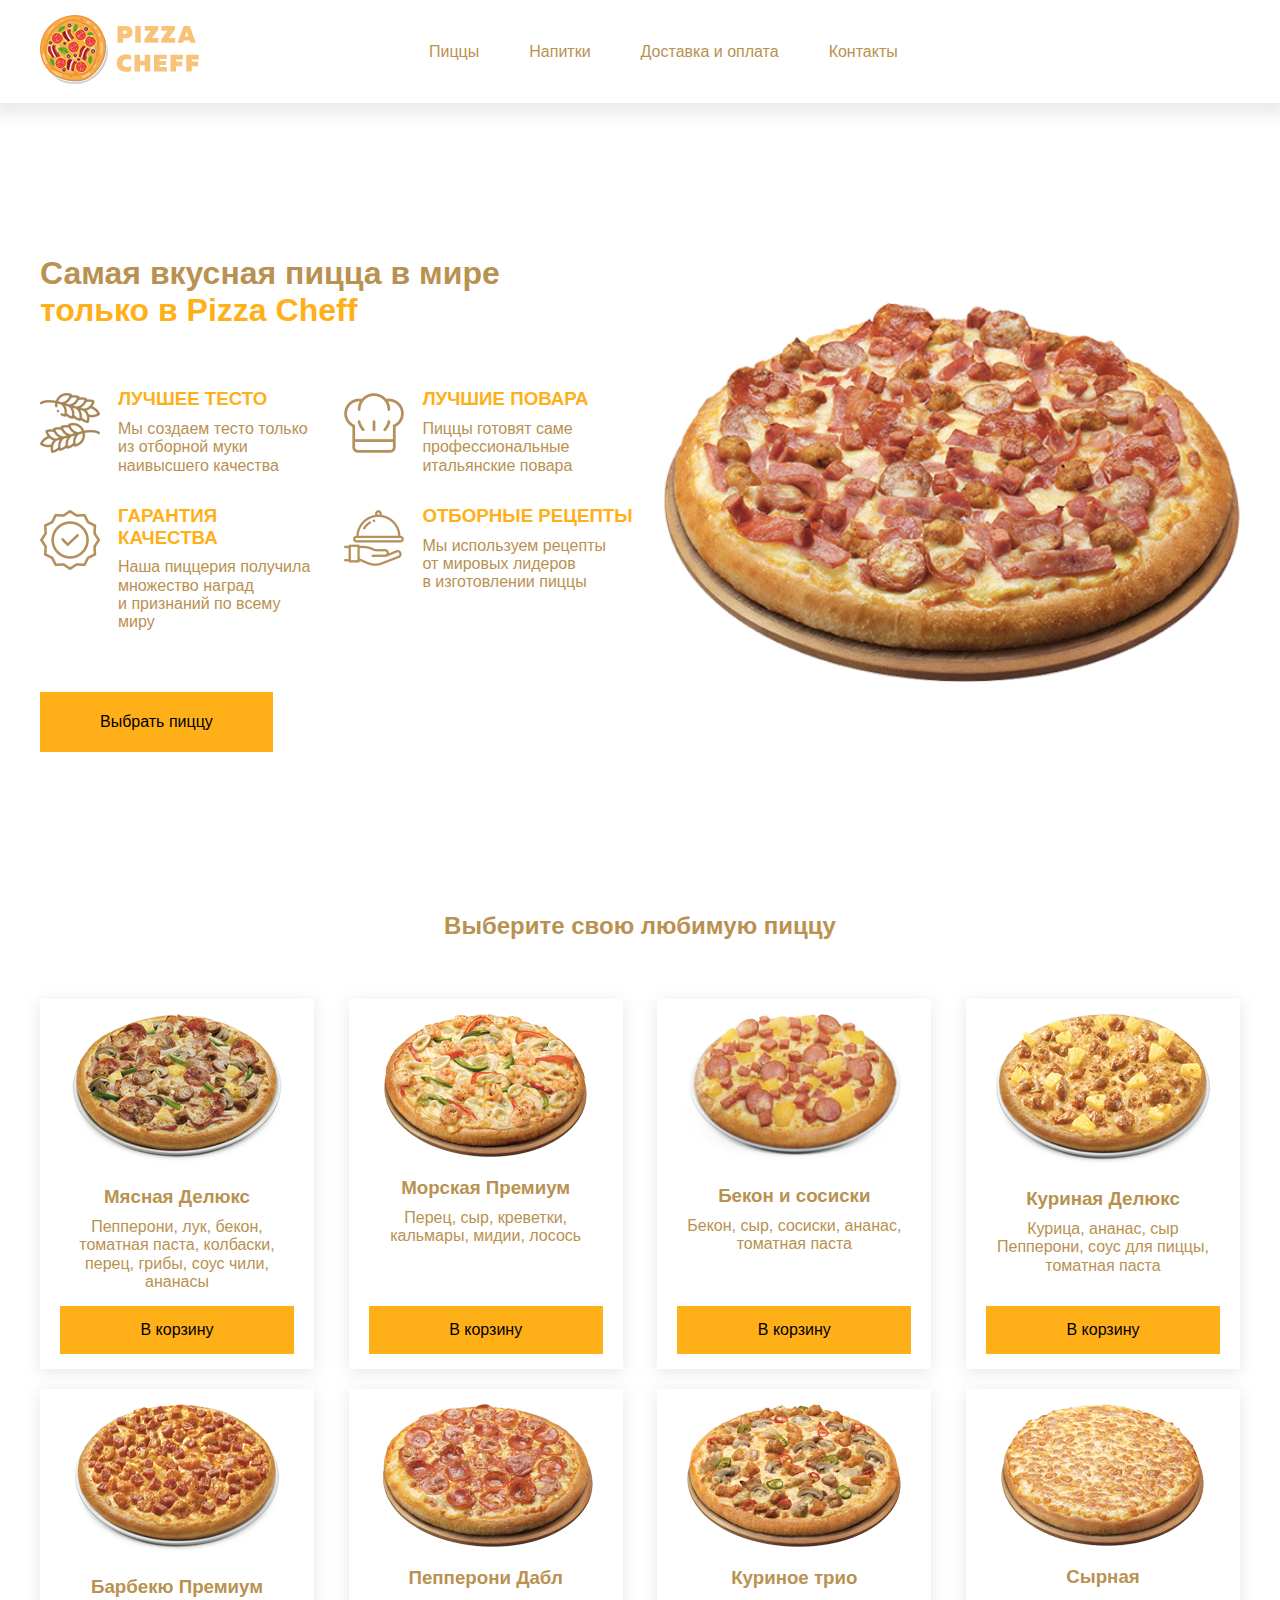
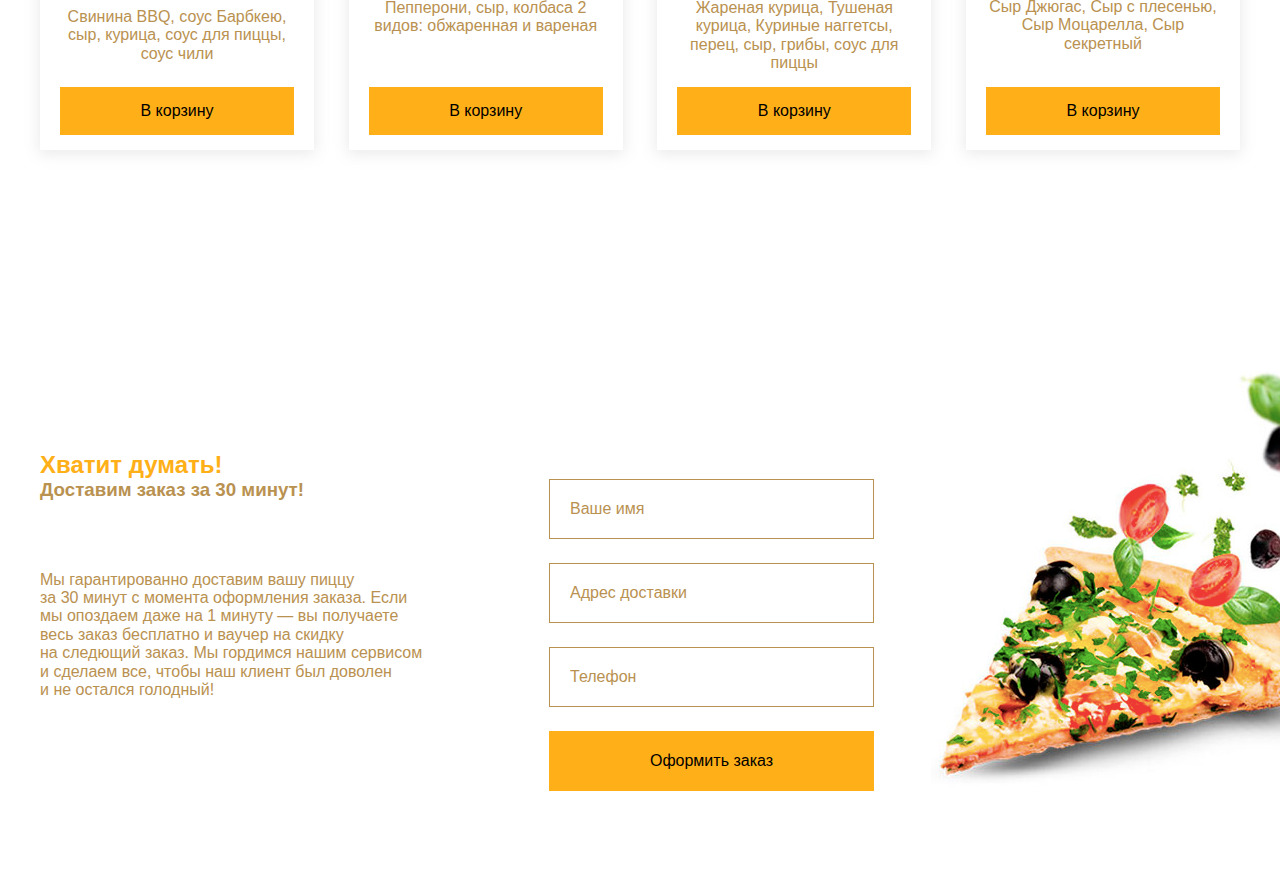
==== index.html @ cb3048ba "add layout" ====
<!DOCTYPE html>
<html lang="ru">

<head>
    <meta charset="UTF-8">
    <meta name="viewport" content="width=device-width, initial-scale=1.0">
    <title>PIZZA CHEFF</title>
    <link rel="stylesheet" href="css/normalize.css">
    <link rel="stylesheet" href="css/style.css">
</head>

<body>
    <header class="header">
        <div class="header__container container">
            <a href="#" class="header__logo">
                <img src="img/logo.png" alt="Логотип">
            </a>
            <nav class="nav">
                <ul class="nav__list">
                    <li class="nav__item">
                        <a href="##" class="nav__link">Пиццы</a></li>
                    <li class="nav__item">
                        <a href="##" class="nav__link">Напитки</a></li>
                    <li class="nav__item">
                        <a href="##" class="nav__link">Доставка и оплата</a></li>
                    <li class="nav__item">
                        <a href="##" class="nav__link">Контакты</a></li>
                </ul>
            </nav>
        </div>
    </header>
    <main class="main">
        <section class="hero container">
            <div class="hero__content">
               <h1 class="hero__title">
                    Самая вкусная пицца в мире</br>
                    <span>только в Pizza Cheff</span>
                </h1>
                <ul class="hero__list">
                    <li class="hero__item advantage dough">
                        <h3 class="advantage__title">ЛУЧШЕЕ ТЕСТО</h3>
                        <p class="advantage__description">Мы&nbsp;создаем тесто только из&nbsp;отборной муки наивысшего качества</p>
                    </li>
                    <li class="hero__item advantage cook">
                        <h3 class="advantage__title">ЛУЧШИЕ ПОВАРА</h3>
                        <p class="advantage__description">Пиццы готовят саме профессиональные итальянские повара</p>
                    </li>
                    <li class="hero__item advantage quality">
                        <h3 class="advantage__title">ГАРАНТИЯ КАЧЕСТВА</h3>
                        <p class="advantage__description">Наша пиццерия получила множество наград и&nbsp;признаний по&nbsp;всему миру</p>
                    </li>
                    <li class="hero__item advantage recipe">
                        <h3 class="advantage__title">ОТБОРНЫЕ РЕЦЕПТЫ</h3>
                        <p class="advantage__description">Мы&nbsp;используем рецепты от&nbsp;мировых лидеров в&nbsp;изготовлении пиццы</p>
                    </li>
                </ul>
                <button class="hero__button btn">Выбрать пиццу</button> 
            </div>
            <div class="hero__back"></div>
        </section>
        <section class="pizza container">
            <h2 class="pizza__title">Выберите свою любимую пиццу</h2>
            <ul class="pizza__list">
                <li class="pizza__item">
                    <img src="img/pizza/meat-deluxe.png" alt="Фото пиццы Мясная Делюкс" class="pizza__image">
                    <h3 class="pizza__name">Мясная Делюкс</h3>
                    <p class="pizza__compound">Пепперони, лук, бекон, томатная паста, колбаски, перец, грибы, соус чили, ананасы</p>
                    <button class="pizza__button btn">В&nbsp;корзину</button>
                </li>
                <li class="pizza__item">
                    <img src="img/pizza/marine-premium.png" alt="Фото пиццы Морская Премиум" class="pizza__image">
                    <h3 class="pizza__name">Морская Премиум</h3>
                    <p class="pizza__compound">Перец, сыр, креветки, кальмары, мидии, лосось</p>
                    <button class="pizza__button btn">В&nbsp;корзину</button>
                </li>
                <li class="pizza__item">
                    <img src="img/pizza/bacon-sausages.png" alt="Фото пиццы Бекон и сосиски" class="pizza__image">
                    <h3 class="pizza__name">Бекон и сосиски</h3>
                    <p class="pizza__compound">Бекон, сыр, сосиски, ананас, томатная паста</p>
                    <button class="pizza__button btn">В&nbsp;корзину</button>
                </li>
                <li class="pizza__item">
                    <img src="img/pizza/chicken-deluxe.png" alt="Фото пиццы Куриная Делюкс" class="pizza__image">
                    <h3 class="pizza__name">Куриная Делюкс</h3>
                    <p class="pizza__compound">Курица, ананас, сыр Пепперони, соус для пиццы, томатная паста</p>
                    <button class="pizza__button btn">В&nbsp;корзину</button>
                </li>
                <li class="pizza__item">
                    <img src="img/pizza/BBQ-premium.png" alt="Фото пиццы Барбекю Премиум" class="pizza__image">
                    <h3 class="pizza__name">Барбекю Премиум</h3>
                    <p class="pizza__compound">Свинина BBQ, соус Барбкею, сыр, курица, соус для пиццы, соус чили</p>
                    <button class="pizza__button btn">В&nbsp;корзину</button>
                </li>
                <li class="pizza__item">
                    <img src="img/pizza/pepperoni-double.png" alt="Фото пиццы Пепперони Дабл" class="pizza__image">
                    <h3 class="pizza__name">Пепперони Дабл</h3>
                    <p class="pizza__compound">Пепперони, сыр, колбаса 2 видов: обжаренная и вареная</p>
                    <button class="pizza__button btn btn">В&nbsp;корзину</button>
                </li>
                <li class="pizza__item">
                    <img src="img/pizza/chicken-trio.png" alt="Фото пиццы Куриное трио" class="pizza__image">
                    <h3 class="pizza__name">Куриное трио</h3>
                    <p class="pizza__compound">Жареная курица, Тушеная курица, Куриные наггетсы, перец, сыр, грибы, соус для пиццы</p>
                    <button class="pizza__button btn">В&nbsp;корзину</button>
                </li>
                <li class="pizza__item">
                    <img src="img/pizza/cheese.png" alt="Фото пиццы Сырная" class="pizza__image">
                    <h3 class="pizza__name">Сырная</h3>
                    <p class="pizza__compound">Сыр Джюгас, Сыр с&nbsp;плесенью, Сыр Моцарелла, Сыр секретный</p>
                    <button class="pizza__button btn">В&nbsp;корзину</button>
                </li>
            </ul>
        </section>
        <section class="call">
            <div class="call__container container">
              <h2 class="call__title">Хватит думать!</h2>
            <div class="call__content">
                <div class="call__text">
                <h3 class="call__subtitle">
                    Доставим заказ за 30 минут!
                </h3>
                <p class="call__description">Мы&nbsp;гарантированно доставим вашу пиццу за&nbsp;30&nbsp;минут с&nbsp;момента оформления заказа. Если мы&nbsp;опоздаем даже на&nbsp;1&nbsp;минуту&nbsp;&mdash; вы&nbsp;получаете весь заказ бесплатно и&nbsp;ваучер на&nbsp;скидку на&nbsp;следющий заказ. Мы&nbsp;гордимся нашим сервисом и&nbsp;сделаем все, чтобы наш клиент был доволен и&nbsp;не&nbsp;остался голодный!</p>
            </div>
            <form action="" class="call__form form">
                <input type="text" class="form__input" name="name" placeholder="Ваше имя">
                <input type="text" class="form__input" name="adress" placeholder="Адрес доставки">
                <input type="text" class="form__input" name="phone" placeholder="Телефон">
                <button class="form__button btn">Оформить заказ</button>
            </form>  
            </div>
            
        </div>
            
        </section>
    </main>
</body>

</html>
---- css/style.css ----
/* GLOBAL  */
:root {
    --color-main: #b99150;
    --color-orange: #ffaf18;
    ;
}


@font-face {
    font-family: 'Open Sans';
    font-style: normal;
    font-weight: 400;
    src: url('../fonts/open-sans-v26-latin_cyrillic-regular.eot');
    /* IE9 Compat Modes */
    src: local(''), url('../fonts/open-sans-v26-latin_cyrillic-regular.eot?#iefix') format('embedded-opentype'),
        /* IE6-IE8 */
        url('../fonts/open-sans-v26-latin_cyrillic-regular.woff2') format('woff2'),
        /* Super Modern Browsers */
        url('../fonts/open-sans-v26-latin_cyrillic-regular.woff') format('woff'),
        /* Modern Browsers */
        url('../fonts/open-sans-v26-latin_cyrillic-regular.ttf') format('truetype'),
        /* Safari, Android, iOS */
        url('../fonts/open-sans-v26-latin_cyrillic-regular.svg#OpenSans') format('svg');
    /* Legacy iOS */
}


body {
    font-family: 'Open Sans', sans-serif;
    color: var(--color-main);
}

*,
::before,
::after {
    box-sizing: border-box;
}

img {
    max-width: 100%;
}

a {
    color: inherit;
    text-decoration: none;
    outline: none;
}

button {
    padding: 0;
    margin: 0;
    background: none;
    border: none;
    outline: none;
    cursor: pointer;
    color: inherit;
}

ul {
    margin: 0;
    padding: 0;
    list-style: none;
}

input {
    padding: 0;
    margin: 0;
    outline: none;
    color: inherit;
    background: none;
    cursor: pointer;
}

.h1, h2, h3, p {
    padding: 0;
    margin: 0;
}

.container {
    max-width: 1230px;
    margin: 0 auto;
    padding: 0 15px;
}

.btn {
    text-align: center;
    color: black;
    background-color: var(--color-orange);
}


/* header */
.header {
    min-height: 100px;
    box-shadow: 0 3px 15px 8px rgba(152, 152, 152, 0.2);
}


.header__container {
    display: flex;
    padding-top: 15px;
    padding-bottom: 15px;
    align-items: center;
}

.header__logo {
    margin-right: 230px;
}

.nav__list {
    display: flex;
}

.nav__item:not(:last-child) {
    margin-right: 50px;
}


/* hero */
.hero {
    display: flex;
    gap: 20px;
    padding-top: 130px;
    padding-bottom: 80px;
}

.hero__container {
    flex: 0 0 50%;
}

.hero__back {
    flex: 0 1 50%;
    background-image: url('../img/hero/pizza.png');
    background-repeat: no-repeat;
    background-position: right center;
    background-size: contain;
}

.hero__title {
    margin-bottom: 60px;
}

.hero__title span {
    color: var(--color-orange);
}

.hero__list {
    display: grid;
    margin-bottom: 60px;
    grid-template-columns: repeat(2, minmax(auto, 300px));
    gap: 30px;
}

.hero__item {
    padding-left: 78px;
    background-repeat: no-repeat;
    background-position: left 5px;
}

.advantage__title {
    margin-bottom: 10px;
    color: var(--color-orange);
}

.dough {
    background-image: url('../img/hero/dough.png');
}

.cook {
    background-image: url('../img/hero/cook.png');
}

.quality {
    background-image: url('../img/hero/quality.png');
}

.recipe {
    background-image: url('../img/hero/recipe.png');
}

.hero__button {
    max-width: 250px;
    min-height: 60px;
    padding-left: 60px;
    padding-right: 60px;
}

/* pizza */

.pizza {
    padding-top: 80px;
    padding-bottom: 118px;
}

.pizza__title {
    margin-bottom: 60px;
    text-align: center;
}

.pizza__list {
    display: flex;
    flex-wrap: wrap;
    justify-content: space-between;
    column-gap: 24px;
    row-gap: 20px;
}

.pizza__item {
    display: flex;
    max-width: 274px;
    min-height: 354px;
    padding: 15px 20px;
    flex-direction: column;
    align-items: center;
    box-shadow: 0px 3px 14px 1px rgba(152, 152, 152, 0.2);
}

.pizza__image {
    margin-bottom: 20px;
}

.pizza__name {
    margin-bottom: 10px;
}

.pizza__compound {
    margin-bottom: 15px;
}

.pizza__name,
.pizza__compound {
    text-align: center;
}

.pizza__button {
    width: 100%;
    min-height: 48px;
    margin-top: auto;
}

/* call */

.call {
    padding-top: 183px;
    padding-bottom: 104px;
    overflow: hidden;
}

.call__container {
position: relative;    
}

.call__container::after {
    position: absolute;
    content: '';
    right: -7%;
    top: -80px;
    width: 410px;
    height: 454px;
    background-image: url('../img/call/pizza.png');
    background-size: cover;
    background-repeat: no-repeat;
    z-index: -1;
}

.call__text {
    max-width: 384px;
}

.call__title {
    color: var(--color-orange);
}

.call__content {
    display: flex;
    gap: 125px;
}

.call__subtitle {
    margin-bottom: 70px;
}

.form {
    display: flex;   
     max-width: 325px;
    flex-direction: column;
    flex-grow: 1;
    gap: 24px;
}

.form__input,
.form__button {
    min-height: 60px;
}

.form__input {
    padding-left: 20px;
    padding-right: 20px;
    border: 1px solid var(--color-main);
}

.form__input::placeholder {
    color: var(--color-main);
}
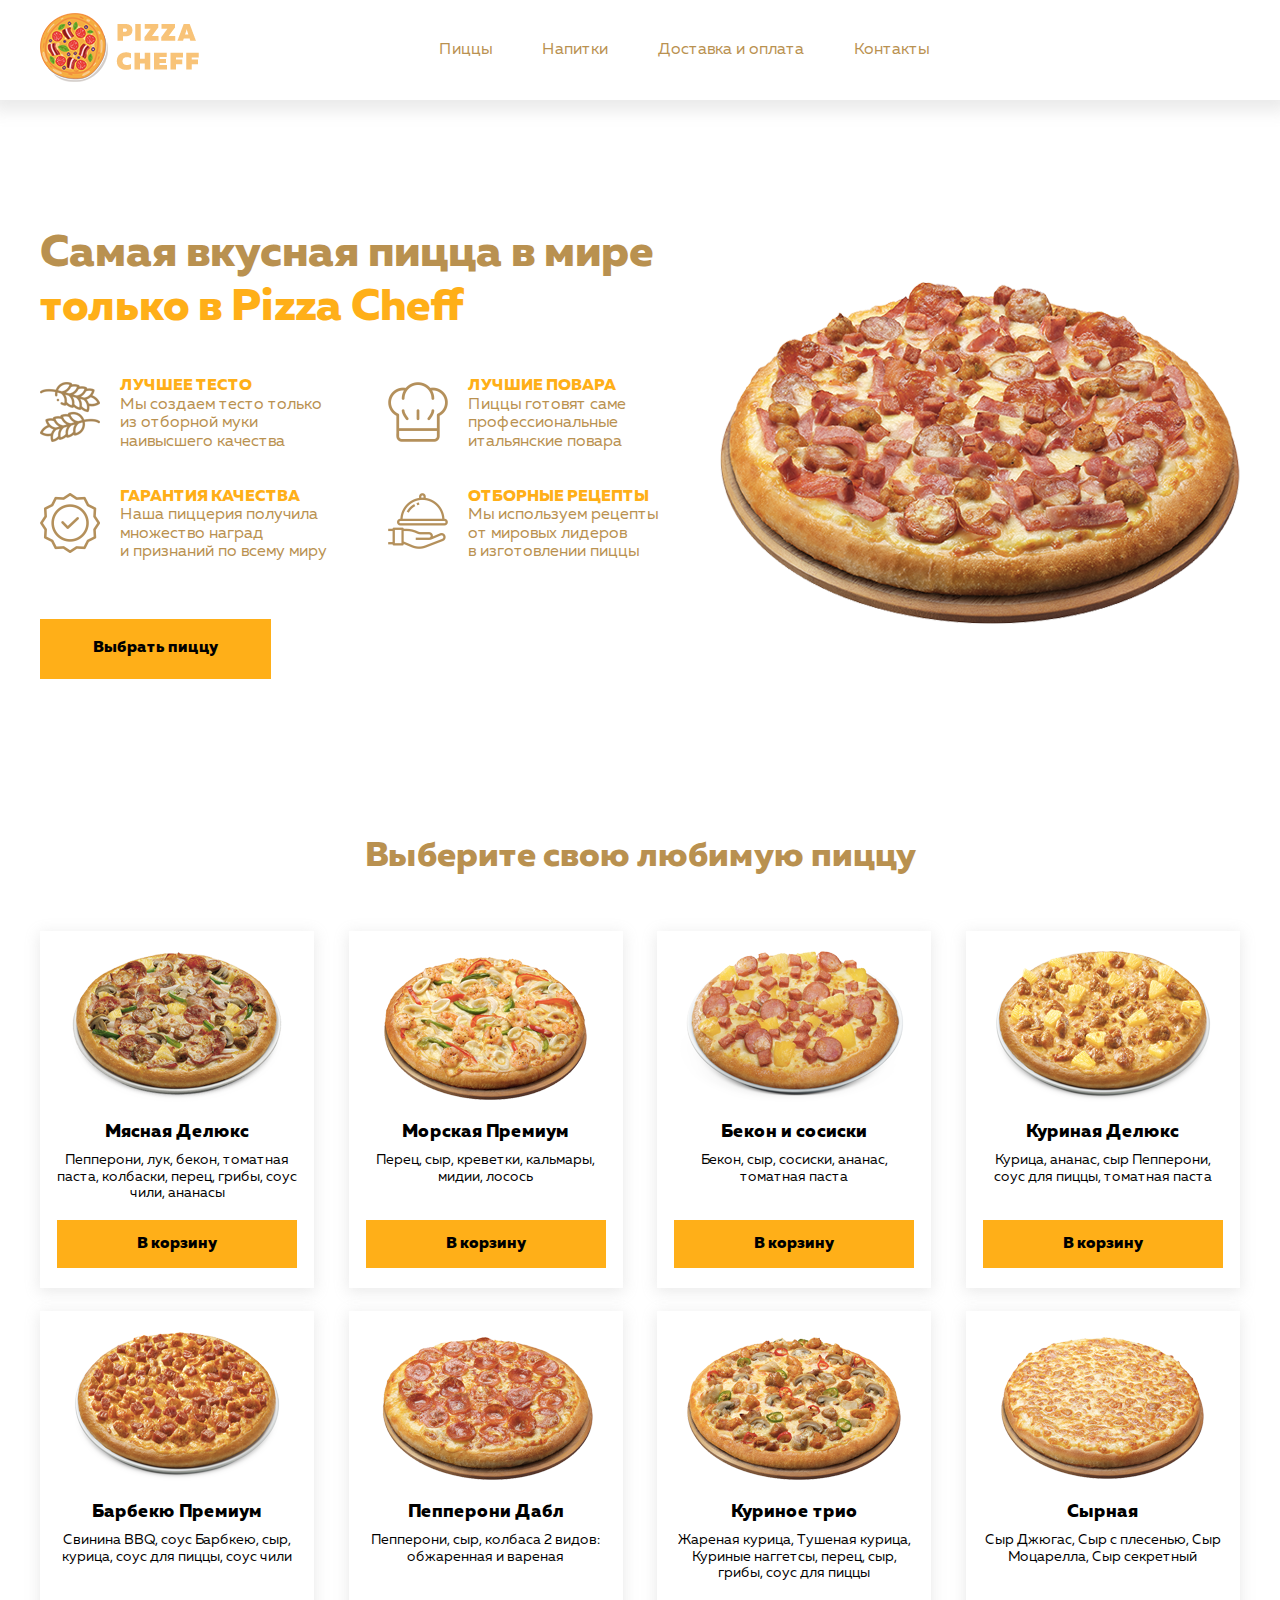
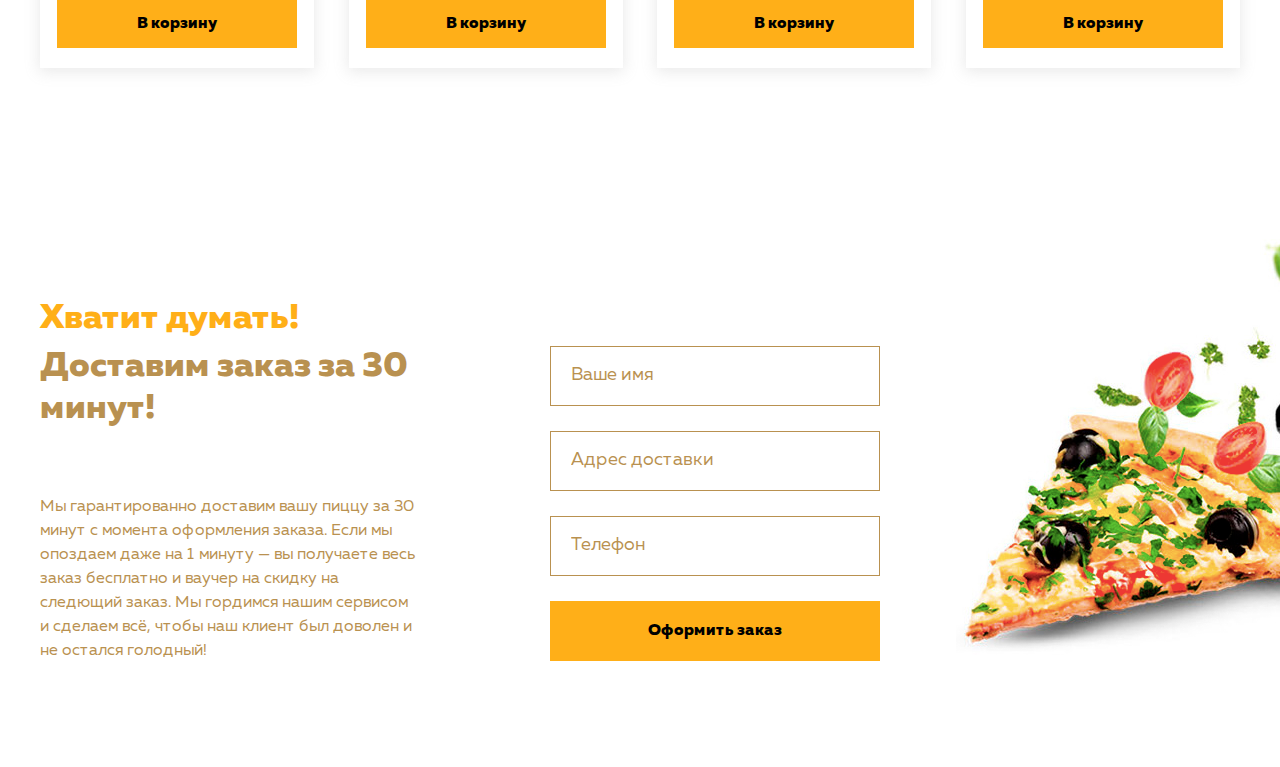
==== commit 56fedcd0: "add text styles" ====
--- a/index.html
+++ b/index.html
@@ -39,7 +39,7 @@
                 <ul class="hero__list">
                     <li class="hero__item advantage dough">
                         <h3 class="advantage__title">ЛУЧШЕЕ ТЕСТО</h3>
-                        <p class="advantage__description">Мы&nbsp;создаем тесто только из&nbsp;отборной муки наивысшего качества</p>
+                        <p class="advantage__description">Мы&nbsp;создаем тесто только из отборной муки наивысшего&nbsp;качества</p>
                     </li>
                     <li class="hero__item advantage cook">
                         <h3 class="advantage__title">ЛУЧШИЕ ПОВАРА</h3>
@@ -119,7 +119,7 @@
                 <h3 class="call__subtitle">
                     Доставим заказ за 30 минут!
                 </h3>
-                <p class="call__description">Мы&nbsp;гарантированно доставим вашу пиццу за&nbsp;30&nbsp;минут с&nbsp;момента оформления заказа. Если мы&nbsp;опоздаем даже на&nbsp;1&nbsp;минуту&nbsp;&mdash; вы&nbsp;получаете весь заказ бесплатно и&nbsp;ваучер на&nbsp;скидку на&nbsp;следющий заказ. Мы&nbsp;гордимся нашим сервисом и&nbsp;сделаем все, чтобы наш клиент был доволен и&nbsp;не&nbsp;остался голодный!</p>
+                <p class="call__description">Мы&nbsp;гарантированно доставим вашу пиццу за&nbsp;30 минут с&nbsp;момента оформления заказа. Если мы опоздаем даже на&nbsp;1&nbsp;минуту&nbsp;&mdash; вы&nbsp;получаете весь заказ бесплатно и&nbsp;ваучер на&nbsp;скидку на следющий&nbsp;заказ. Мы&nbsp;гордимся нашим сервисом и&nbsp;сделаем всё, чтобы наш клиент был доволен и не&nbsp;остался голодный!</p>
             </div>
             <form action="" class="call__form form">
                 <input type="text" class="form__input" name="name" placeholder="Ваше имя">
--- a/css/style.css
+++ b/css/style.css
@@ -2,32 +2,45 @@
 :root {
     --color-main: #b99150;
     --color-orange: #ffaf18;
-    ;
-}
-
+}
 
 @font-face {
-    font-family: 'Open Sans';
+    font-family: "Muller";
     font-style: normal;
     font-weight: 400;
-    src: url('../fonts/open-sans-v26-latin_cyrillic-regular.eot');
-    /* IE9 Compat Modes */
-    src: local(''), url('../fonts/open-sans-v26-latin_cyrillic-regular.eot?#iefix') format('embedded-opentype'),
-        /* IE6-IE8 */
-        url('../fonts/open-sans-v26-latin_cyrillic-regular.woff2') format('woff2'),
-        /* Super Modern Browsers */
-        url('../fonts/open-sans-v26-latin_cyrillic-regular.woff') format('woff'),
-        /* Modern Browsers */
-        url('../fonts/open-sans-v26-latin_cyrillic-regular.ttf') format('truetype'),
-        /* Safari, Android, iOS */
-        url('../fonts/open-sans-v26-latin_cyrillic-regular.svg#OpenSans') format('svg');
-    /* Legacy iOS */
-}
-
+    src: local("Muller"),
+        url('../fonts/MullerRegular.woff2') format('woff2'),
+        url('../fonts/MullerRegular.woff') format('woff'),
+        url('../fonts/MullerRegular.ttf') format('truetype'),
+        url('../fonts/MullerRegular.eot') format('embedded-opentype');
+}
+
+@font-face {
+    font-family: "Muller";
+    font-style: normal;
+    font-weight: 900;
+    src: local("Muller"),
+        url('../fonts/MullerBold.woff2') format('woff2'),
+        url('../fonts/MullerBold.woff') format('woff'),
+        url('../fonts/MullerBold.ttf') format('truetype'),
+        url('../fonts/MullerBold.eot') format('embedded-opentype');
+}
+
+@font-face {
+    font-family: "Muller";
+    font-style: normal;
+    font-weight: 800;
+    src: local("Muller"),
+        url('../fonts/MullerExtraBold.woff2') format('woff2'),
+        url('../fonts/MullerExtraBold.woff') format('woff'),
+        url('../fonts/MullerExtraBold.ttf') format('truetype'),
+        url('../fonts/MullerExtraBold.eot') format('embedded-opentype');
+}
 
 body {
-    font-family: 'Open Sans', sans-serif;
+    font-family: "Muller", "Arial", sans-serif;
     color: var(--color-main);
+    font-size: 16px;
 }
 
 *,
@@ -71,9 +84,10 @@
     cursor: pointer;
 }
 
-.h1, h2, h3, p {
+h1, h2, h3, p {
     padding: 0;
     margin: 0;
+    font-size: inherit;
 }
 
 .container {
@@ -86,6 +100,7 @@
     text-align: center;
     color: black;
     background-color: var(--color-orange);
+    font-weight: 700;
 }
 
 
@@ -98,13 +113,13 @@
 
 .header__container {
     display: flex;
-    padding-top: 15px;
-    padding-bottom: 15px;
+    padding-top: 13px;
+    padding-bottom: 13px;
     align-items: center;
 }
 
 .header__logo {
-    margin-right: 230px;
+    margin-right: 240px;
 }
 
 .nav__list {
@@ -120,8 +135,12 @@
 .hero {
     display: flex;
     gap: 20px;
-    padding-top: 130px;
-    padding-bottom: 80px;
+    padding-top: 127px;
+    padding-bottom: 79px;
+}
+
+.hero__content {
+    min-width: 660px;
 }
 
 .hero__container {
@@ -137,7 +156,10 @@
 }
 
 .hero__title {
-    margin-bottom: 60px;
+    margin-bottom: 42px;
+    font-weight: 800;
+    font-size: 45px;
+    line-height: 1.2;
 }
 
 .hero__title span {
@@ -146,20 +168,21 @@
 
 .hero__list {
     display: grid;
-    margin-bottom: 60px;
+    margin-bottom: 57px;
     grid-template-columns: repeat(2, minmax(auto, 300px));
-    gap: 30px;
+    row-gap: 37px;
+    column-gap: 48px;
 }
 
 .hero__item {
-    padding-left: 78px;
+    padding-left: 80px;
     background-repeat: no-repeat;
     background-position: left 5px;
 }
 
 .advantage__title {
-    margin-bottom: 10px;
     color: var(--color-orange);
+    font-weight: 700;
 }
 
 .dough {
@@ -181,20 +204,22 @@
 .hero__button {
     max-width: 250px;
     min-height: 60px;
-    padding-left: 60px;
-    padding-right: 60px;
+    padding-left: 53px;
+    padding-right: 53px;
 }
 
 /* pizza */
 
 .pizza {
-    padding-top: 80px;
+    padding-top: 79px;
     padding-bottom: 118px;
 }
 
 .pizza__title {
-    margin-bottom: 60px;
+    margin-bottom: 54px;
     text-align: center;
+    font-weight: 700;
+    font-size: 35px;
 }
 
 .pizza__list {
@@ -202,34 +227,44 @@
     flex-wrap: wrap;
     justify-content: space-between;
     column-gap: 24px;
-    row-gap: 20px;
+    row-gap: 23px;
 }
 
 .pizza__item {
     display: flex;
     max-width: 274px;
-    min-height: 354px;
-    padding: 15px 20px;
+    min-height: 357px;
+    padding-left:17px;
+    padding-right:17px;
+    padding-bottom: 20px;
+    padding-top: 20px;
     flex-direction: column;
     align-items: center;
     box-shadow: 0px 3px 14px 1px rgba(152, 152, 152, 0.2);
 }
 
 .pizza__image {
-    margin-bottom: 20px;
-}
+    margin-bottom: 16px;
+    min-height: 155px;
+    object-fit: none;
+}
+
 
 .pizza__name {
     margin-bottom: 10px;
+    font-weight: 700;
+    font-size: 18px;
 }
 
 .pizza__compound {
     margin-bottom: 15px;
+    font-size: 14px;
 }
 
 .pizza__name,
 .pizza__compound {
     text-align: center;
+    color: black;
 }
 
 .pizza__button {
@@ -241,20 +276,20 @@
 /* call */
 
 .call {
-    padding-top: 183px;
+    padding-top: 113px;
     padding-bottom: 104px;
     overflow: hidden;
 }
 
 .call__container {
-position: relative;    
+    position: relative;
 }
 
 .call__container::after {
     position: absolute;
     content: '';
-    right: -7%;
-    top: -80px;
+    right: -9%;
+    top: -60px;
     width: 410px;
     height: 454px;
     background-image: url('../img/call/pizza.png');
@@ -263,29 +298,36 @@
     z-index: -1;
 }
 
+.call__title {
+    margin-bottom: 7px;
+    color: var(--color-orange);
+    font-weight: 800;
+    font-size: 35px;
+}
+
 .call__text {
     max-width: 384px;
-}
-
-.call__title {
-    color: var(--color-orange);
+    line-height: 1.5;
 }
 
 .call__content {
     display: flex;
-    gap: 125px;
+    gap: 126px;
 }
 
 .call__subtitle {
-    margin-bottom: 70px;
+    margin-bottom: 65px;
+    font-weight: 800;
+    font-size: 35px;
+    line-height: 1.2;
 }
 
 .form {
-    display: flex;   
-     max-width: 325px;
+    display: flex;
+    max-width: 330px;
     flex-direction: column;
     flex-grow: 1;
-    gap: 24px;
+    gap: 25px;
 }
 
 .form__input,
@@ -301,5 +343,5 @@
 
 .form__input::placeholder {
     color: var(--color-main);
-}
-
+    font-size: 18px;
+}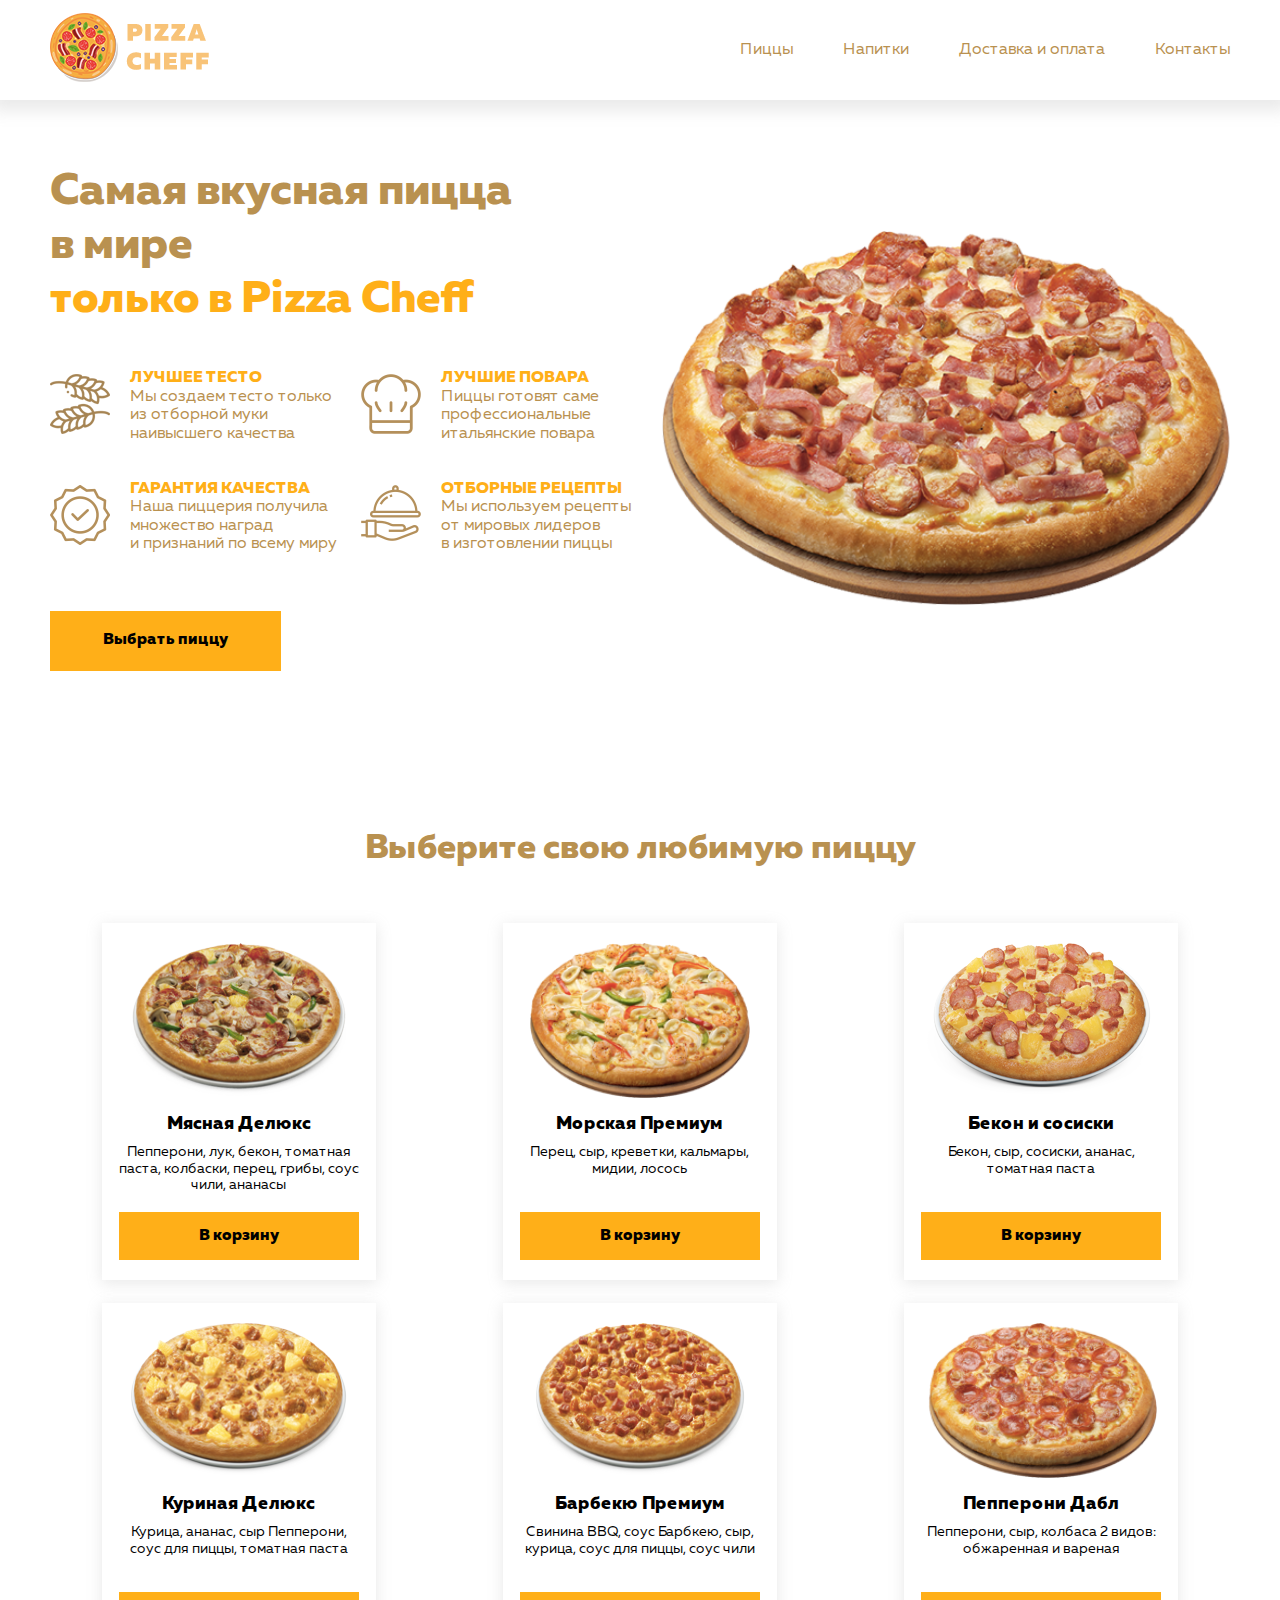
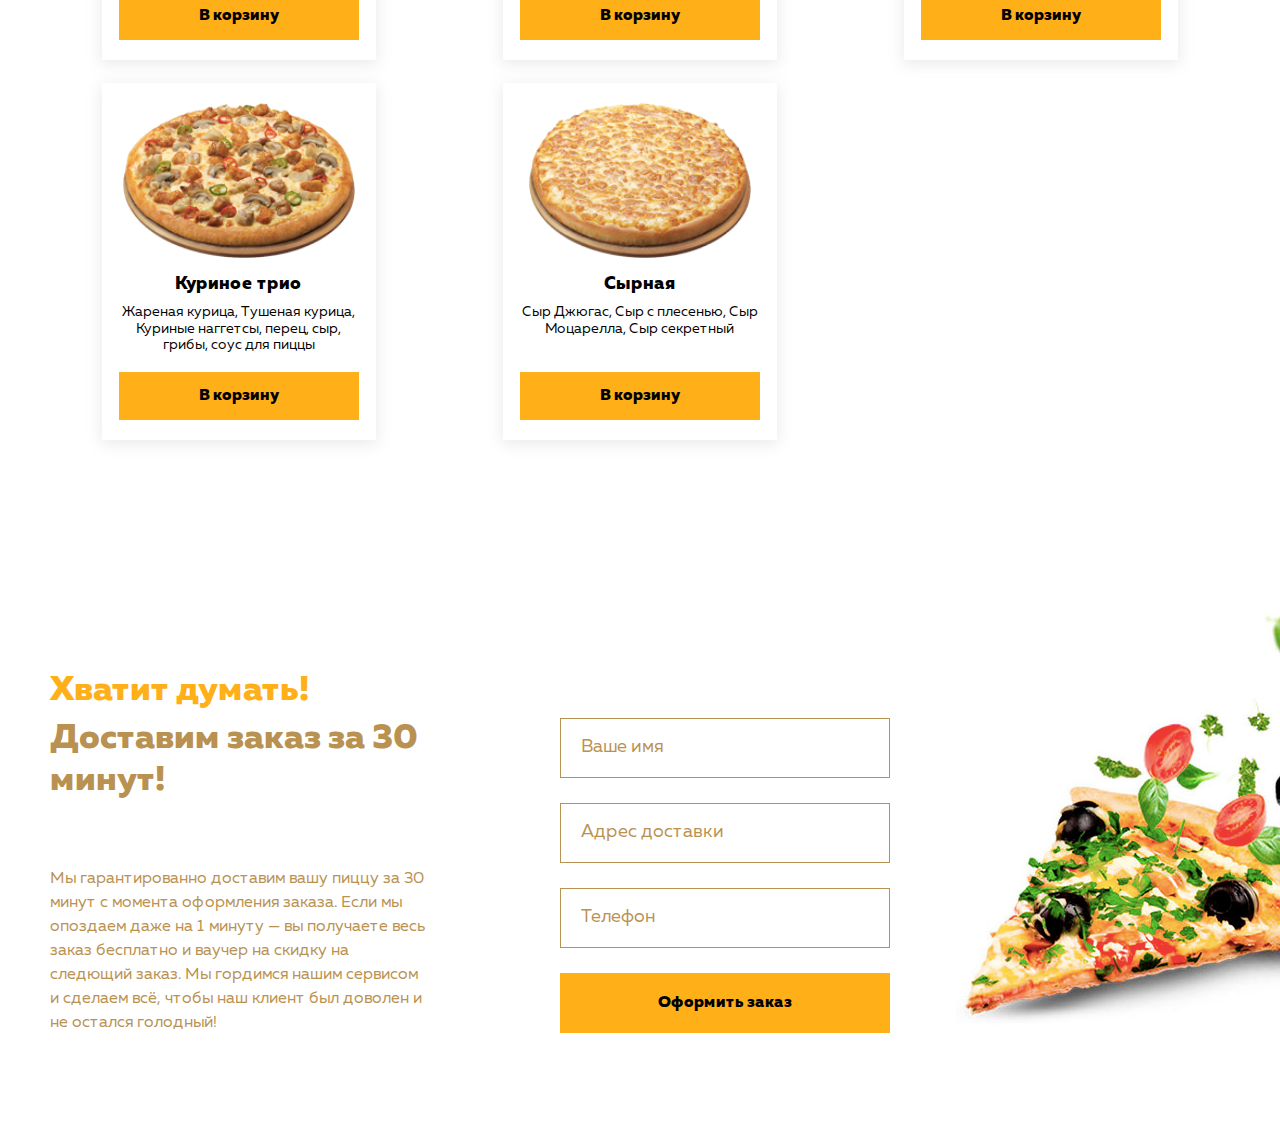
==== commit 14d6164e: "add media" ====
--- a/index.html
+++ b/index.html
@@ -7,6 +7,8 @@
     <title>PIZZA CHEFF</title>
     <link rel="stylesheet" href="css/normalize.css">
     <link rel="stylesheet" href="css/style.css">
+    <link rel="stylesheet" href="css/media.css">
+    <script defer src="js/script.js"></script>
 </head>
 
 <body>
@@ -15,16 +17,23 @@
             <a href="#" class="header__logo">
                 <img src="img/logo.png" alt="Логотип">
             </a>
-            <nav class="nav">
-                <ul class="nav__list">
-                    <li class="nav__item">
-                        <a href="##" class="nav__link">Пиццы</a></li>
-                    <li class="nav__item">
-                        <a href="##" class="nav__link">Напитки</a></li>
-                    <li class="nav__item">
-                        <a href="##" class="nav__link">Доставка и оплата</a></li>
-                    <li class="nav__item">
-                        <a href="##" class="nav__link">Контакты</a></li>
+            <button aria-label="Меню" class="burger">
+                <span class="burger__line"></span>
+            </button>
+            <nav class="menu">
+                <ul class="menu__list">
+                    <li class="menu__item">
+                        <a href="#" class="menu__link">Пиццы</a>
+                    </li>
+                    <li class="menu__item">
+                        <a href="#" class="menu__link">Напитки</a>
+                    </li>
+                    <li class="menu__item">
+                        <a href="#" class="menu__link">Доставка и оплата</a>
+                    </li>
+                    <li class="menu__item">
+                        <a href="#" class="menu__link">Контакты</a>
+                    </li>
                 </ul>
             </nav>
         </div>
@@ -32,14 +41,15 @@
     <main class="main">
         <section class="hero container">
             <div class="hero__content">
-               <h1 class="hero__title">
-                    Самая вкусная пицца в мире</br>
+                <h1 class="hero__title">
+                    Самая вкусная пицца в&nbsp;мире
                     <span>только в Pizza Cheff</span>
                 </h1>
                 <ul class="hero__list">
                     <li class="hero__item advantage dough">
                         <h3 class="advantage__title">ЛУЧШЕЕ ТЕСТО</h3>
-                        <p class="advantage__description">Мы&nbsp;создаем тесто только из отборной муки наивысшего&nbsp;качества</p>
+                        <p class="advantage__description">Мы&nbsp;создаем тесто только из отборной муки
+                            наивысшего&nbsp;качества</p>
                     </li>
                     <li class="hero__item advantage cook">
                         <h3 class="advantage__title">ЛУЧШИЕ ПОВАРА</h3>
@@ -47,14 +57,16 @@
                     </li>
                     <li class="hero__item advantage quality">
                         <h3 class="advantage__title">ГАРАНТИЯ КАЧЕСТВА</h3>
-                        <p class="advantage__description">Наша пиццерия получила множество наград и&nbsp;признаний по&nbsp;всему миру</p>
+                        <p class="advantage__description">Наша пиццерия получила множество наград и&nbsp;признаний
+                            по&nbsp;всему миру</p>
                     </li>
                     <li class="hero__item advantage recipe">
                         <h3 class="advantage__title">ОТБОРНЫЕ РЕЦЕПТЫ</h3>
-                        <p class="advantage__description">Мы&nbsp;используем рецепты от&nbsp;мировых лидеров в&nbsp;изготовлении пиццы</p>
+                        <p class="advantage__description">Мы&nbsp;используем рецепты от&nbsp;мировых лидеров
+                            в&nbsp;изготовлении пиццы</p>
                     </li>
                 </ul>
-                <button class="hero__button btn">Выбрать пиццу</button> 
+                <button class="hero__button btn" aria-label="Выбрать пиццу">Выбрать пиццу</button>
             </div>
             <div class="hero__back"></div>
         </section>
@@ -64,75 +76,80 @@
                 <li class="pizza__item">
                     <img src="img/pizza/meat-deluxe.png" alt="Фото пиццы Мясная Делюкс" class="pizza__image">
                     <h3 class="pizza__name">Мясная Делюкс</h3>
-                    <p class="pizza__compound">Пепперони, лук, бекон, томатная паста, колбаски, перец, грибы, соус чили, ананасы</p>
-                    <button class="pizza__button btn">В&nbsp;корзину</button>
+                    <p class="pizza__compound">Пепперони, лук, бекон, томатная паста, колбаски, перец, грибы, соус чили,
+                        ананасы</p>
+                    <button class="pizza__button btn" aria-label="В корзину">В&nbsp;корзину</button>
                 </li>
                 <li class="pizza__item">
                     <img src="img/pizza/marine-premium.png" alt="Фото пиццы Морская Премиум" class="pizza__image">
                     <h3 class="pizza__name">Морская Премиум</h3>
                     <p class="pizza__compound">Перец, сыр, креветки, кальмары, мидии, лосось</p>
-                    <button class="pizza__button btn">В&nbsp;корзину</button>
+                    <button class="pizza__button btn" aria-label="В корзину">В&nbsp;корзину</button>
                 </li>
                 <li class="pizza__item">
                     <img src="img/pizza/bacon-sausages.png" alt="Фото пиццы Бекон и сосиски" class="pizza__image">
                     <h3 class="pizza__name">Бекон и сосиски</h3>
                     <p class="pizza__compound">Бекон, сыр, сосиски, ананас, томатная паста</p>
-                    <button class="pizza__button btn">В&nbsp;корзину</button>
+                    <button class="pizza__button btn" aria-label="В корзину">В&nbsp;корзину</button>
                 </li>
                 <li class="pizza__item">
                     <img src="img/pizza/chicken-deluxe.png" alt="Фото пиццы Куриная Делюкс" class="pizza__image">
                     <h3 class="pizza__name">Куриная Делюкс</h3>
                     <p class="pizza__compound">Курица, ананас, сыр Пепперони, соус для пиццы, томатная паста</p>
-                    <button class="pizza__button btn">В&nbsp;корзину</button>
+                    <button class="pizza__button btn" aria-label="В корзину">В&nbsp;корзину</button>
                 </li>
                 <li class="pizza__item">
                     <img src="img/pizza/BBQ-premium.png" alt="Фото пиццы Барбекю Премиум" class="pizza__image">
                     <h3 class="pizza__name">Барбекю Премиум</h3>
                     <p class="pizza__compound">Свинина BBQ, соус Барбкею, сыр, курица, соус для пиццы, соус чили</p>
-                    <button class="pizza__button btn">В&nbsp;корзину</button>
+                    <button class="pizza__button btn" aria-label="В корзину">В&nbsp;корзину</button>
                 </li>
                 <li class="pizza__item">
                     <img src="img/pizza/pepperoni-double.png" alt="Фото пиццы Пепперони Дабл" class="pizza__image">
                     <h3 class="pizza__name">Пепперони Дабл</h3>
                     <p class="pizza__compound">Пепперони, сыр, колбаса 2 видов: обжаренная и вареная</p>
-                    <button class="pizza__button btn btn">В&nbsp;корзину</button>
+                    <button class="pizza__button btn" aria-label="В корзину">В&nbsp;корзину</button>
                 </li>
                 <li class="pizza__item">
                     <img src="img/pizza/chicken-trio.png" alt="Фото пиццы Куриное трио" class="pizza__image">
                     <h3 class="pizza__name">Куриное трио</h3>
-                    <p class="pizza__compound">Жареная курица, Тушеная курица, Куриные наггетсы, перец, сыр, грибы, соус для пиццы</p>
-                    <button class="pizza__button btn">В&nbsp;корзину</button>
+                    <p class="pizza__compound">Жареная курица, Тушеная курица, Куриные наггетсы, перец, сыр, грибы, соус
+                        для пиццы</p>
+                    <button class="pizza__button btn" aria-label="В корзину">В&nbsp;корзину</button>
                 </li>
                 <li class="pizza__item">
                     <img src="img/pizza/cheese.png" alt="Фото пиццы Сырная" class="pizza__image">
                     <h3 class="pizza__name">Сырная</h3>
                     <p class="pizza__compound">Сыр Джюгас, Сыр с&nbsp;плесенью, Сыр Моцарелла, Сыр секретный</p>
-                    <button class="pizza__button btn">В&nbsp;корзину</button>
+                    <button class="pizza__button btn" aria-label="В корзину">В&nbsp;корзину</button>
                 </li>
             </ul>
         </section>
         <section class="call">
             <div class="call__container container">
-              <h2 class="call__title">Хватит думать!</h2>
-            <div class="call__content">
-                <div class="call__text">
-                <h3 class="call__subtitle">
-                    Доставим заказ за 30 минут!
-                </h3>
-                <p class="call__description">Мы&nbsp;гарантированно доставим вашу пиццу за&nbsp;30 минут с&nbsp;момента оформления заказа. Если мы опоздаем даже на&nbsp;1&nbsp;минуту&nbsp;&mdash; вы&nbsp;получаете весь заказ бесплатно и&nbsp;ваучер на&nbsp;скидку на следющий&nbsp;заказ. Мы&nbsp;гордимся нашим сервисом и&nbsp;сделаем всё, чтобы наш клиент был доволен и не&nbsp;остался голодный!</p>
+                <h2 class="call__title">Хватит думать!</h2>
+                <div class="call__content">
+                    <div class="call__text">
+                        <h3 class="call__subtitle">
+                            Доставим заказ за 30 минут!
+                        </h3>
+                        <p class="call__description">Мы&nbsp;гарантированно доставим вашу пиццу за&nbsp;30 минут
+                            с&nbsp;момента оформления заказа. Если мы опоздаем даже на&nbsp;1&nbsp;минуту&nbsp;&mdash;
+                            вы&nbsp;получаете весь заказ бесплатно и&nbsp;ваучер на&nbsp;скидку на следющий&nbsp;заказ.
+                            Мы&nbsp;гордимся нашим сервисом и&nbsp;сделаем всё, чтобы наш клиент был доволен и
+                            не&nbsp;остался голодный!</p>
+                    </div>
+                    <form action="/" class="call__form form">
+                        <input type="text" class="form__input" name="name" placeholder="Ваше имя"  aria-label="Имя">
+                        <input type="text" class="form__input" name="adress" placeholder="Адрес доставки"  aria-label="Адрес">
+                        <input type="text" class="form__input" name="phone" placeholder="Телефон"  aria-label="Телефон">
+                        <button class="form__button btn" aria-label="Оформить заказ">Оформить заказ</button>
+                    </form>
+                </div>
+
             </div>
-            <form action="" class="call__form form">
-                <input type="text" class="form__input" name="name" placeholder="Ваше имя">
-                <input type="text" class="form__input" name="adress" placeholder="Адрес доставки">
-                <input type="text" class="form__input" name="phone" placeholder="Телефон">
-                <button class="form__button btn">Оформить заказ</button>
-            </form>  
-            </div>
-            
-        </div>
-            
+
         </section>
     </main>
 </body>
-
-</html>
+</html>--- a/css/style.css
+++ b/css/style.css
@@ -43,6 +43,10 @@
     font-size: 16px;
 }
 
+body.lock {
+    overflow: hidden;
+}
+
 *,
 ::before,
 ::after {
@@ -101,6 +105,11 @@
     color: black;
     background-color: var(--color-orange);
     font-weight: 700;
+    transition: background-color 0.5s linear;
+}
+
+.btn:hover {
+    background-color: var(--color-main);
 }
 
 
@@ -122,12 +131,74 @@
     margin-right: 240px;
 }
 
-.nav__list {
-    display: flex;
-}
-
-.nav__item:not(:last-child) {
+.menu__list {
+    display: flex;
+}
+
+.menu__item:not(:last-child) {
     margin-right: 50px;
+}
+
+.burger {
+    display: none;
+    position: relative;
+    width: 36px;
+    height: 28px;
+}
+
+.burger__line {
+    position: absolute;
+    height: 4px;
+    left: 0;
+    top: 40%;
+    width: 79%;
+    background-color: var(--color-main);
+    transform: rotate(0deg);
+    transition: width 0.5s ease-in-out;
+}
+
+.burger::before,
+.burger::after {
+    content: '';
+    position: absolute;
+    left: 0;
+    height: 4px;
+    background-color: var(--color-main);
+    transform-origin: left;
+    transform: rotate(0deg);
+    transition-property: width, left, transform;
+    transition-duration: 0.5s;
+    transition-timing-function: ease-in-out;
+}
+
+.burger::before {
+    top: -1px;
+    width: 100%;
+}
+
+.burger::after {
+    top: 23px;
+    width: 68%;
+}
+
+.burger.active .burger__line {
+    width: 0;
+}
+
+.burger.active::before,
+.burger.active::after {
+    width: 38px;
+    left: 5px;
+}
+
+.burger.active::before {
+    top: -2px;
+    transform: rotate(45deg);
+}
+
+.burger.active::after {
+    top: 25px;
+    transform: rotate(-45deg);
 }
 
 
@@ -163,6 +234,7 @@
 }
 
 .hero__title span {
+    display: block;
     color: var(--color-orange);
 }
 
@@ -234,8 +306,8 @@
     display: flex;
     max-width: 274px;
     min-height: 357px;
-    padding-left:17px;
-    padding-right:17px;
+    padding-left: 17px;
+    padding-right: 17px;
     padding-bottom: 20px;
     padding-top: 20px;
     flex-direction: column;
--- a/css/media.css
+++ b/css/media.css
@@ -0,0 +1,199 @@
+@media (max-width:1440px) {
+    .container {
+        padding-left: 25px;
+        padding-right: 25px;
+    }
+
+    /* header */
+    .header__container {
+        justify-content: space-between;
+    }
+
+    .header__logo {
+        margin-right: 50px;
+    }
+
+    /* hero */
+    .hero {
+        padding-top: 65px;
+    }
+
+    .hero__content {
+        min-width: 500px;
+    }
+
+    .hero__list {
+        column-gap: 15px;
+    }
+
+    /* pizza */
+    .pizza__list {
+        display: grid;
+        grid-template-columns: repeat(3, 1fr);
+        justify-items: center;
+    }
+
+    .pizza__image {
+        object-fit: contain;
+    }
+
+}
+
+@media (max-width: 1024px) {
+
+    /* header */
+    .menu__item:not(:last-child) {
+        margin-right: 35px;
+    }
+
+    /* hero */
+    .hero__content {
+        min-width: 0;
+        flex: 0 1 50%;
+    }
+
+    .hero__back {
+        flex: 0 1 50%;
+    }
+
+    .hero__title {
+        font-size: 36px;
+    }
+
+    .advantage__title,
+    .advantage__description,
+    .btn {
+        font-size: 14px;
+    }
+
+
+    .hero__list {
+        grid-template-columns: 1fr;
+    }
+
+    .hero__item {
+        padding-left: 40px;
+        background-size: 27px auto;
+    }
+
+    /* call */
+    .call__container::after {
+        content: none;
+    }
+
+    .call__content {
+        gap: 45px;
+    }
+
+    .form {
+        max-width: none;
+        min-width: 50%;
+    }
+}
+
+@media (max-width: 768px) {
+    .container {
+        padding-left: 15px;
+        padding-right: 15px;
+    }
+
+    /* header */
+    .burger {
+        display: inline-block;
+        z-index: 20;
+    }
+
+    .menu {
+        display: block;
+        position: fixed;
+        top: 0;
+        right: -100%;
+        padding-top: 115px;
+        padding-left: 48px;
+        padding-right: 48px;
+        padding-bottom: 42px;
+        margin-bottom: 0;
+        z-index: 10;
+        transition: right 0.5s ease-in-out;
+        background-color: white;
+    }
+
+    .menu__list {
+        display: grid;
+        grid-template-columns: repeat(2, auto);
+        gap: 30px;
+    }
+
+    .menu__item {
+        text-align: right;
+    }
+
+    .menu__item:not(:last-child) {
+        margin-right: 0;
+    }
+
+    .menu.active {
+        right: 0;
+    }
+
+    /* hero */
+    .hero {
+        padding-bottom: 40px;
+    }
+
+    .hero__content {
+        flex: 1 1 100%;
+    }
+
+    .hero__back {
+        display: none;
+    }
+
+    .hero__title {
+        font-size: 32px;
+    }
+
+    /* pizza */
+    .pizza {
+        padding-top: 40px;
+        padding-bottom: 60px;
+    }
+
+    .pizza__title {
+        font-size: 32px;
+    }
+
+    .pizza__list {
+        grid-template-columns: repeat(2, 1fr);
+    }
+
+    /* call */
+    .call {
+        padding-top: 60px;
+        padding-bottom: 50px;
+    }
+
+    .call__content {
+        flex-direction: column;
+        gap: 15px;
+    }
+
+    .call__text {
+        max-width: none;
+    }
+
+    .call__title,
+    .call__subtitle {
+        font-size: 32px;
+    }
+
+    .call__subtitle {
+        margin-bottom: 15px;
+    }
+}
+
+@media (max-width: 425px) {
+    .pizza__list {
+        grid-template-columns: 1fr;
+    }
+}